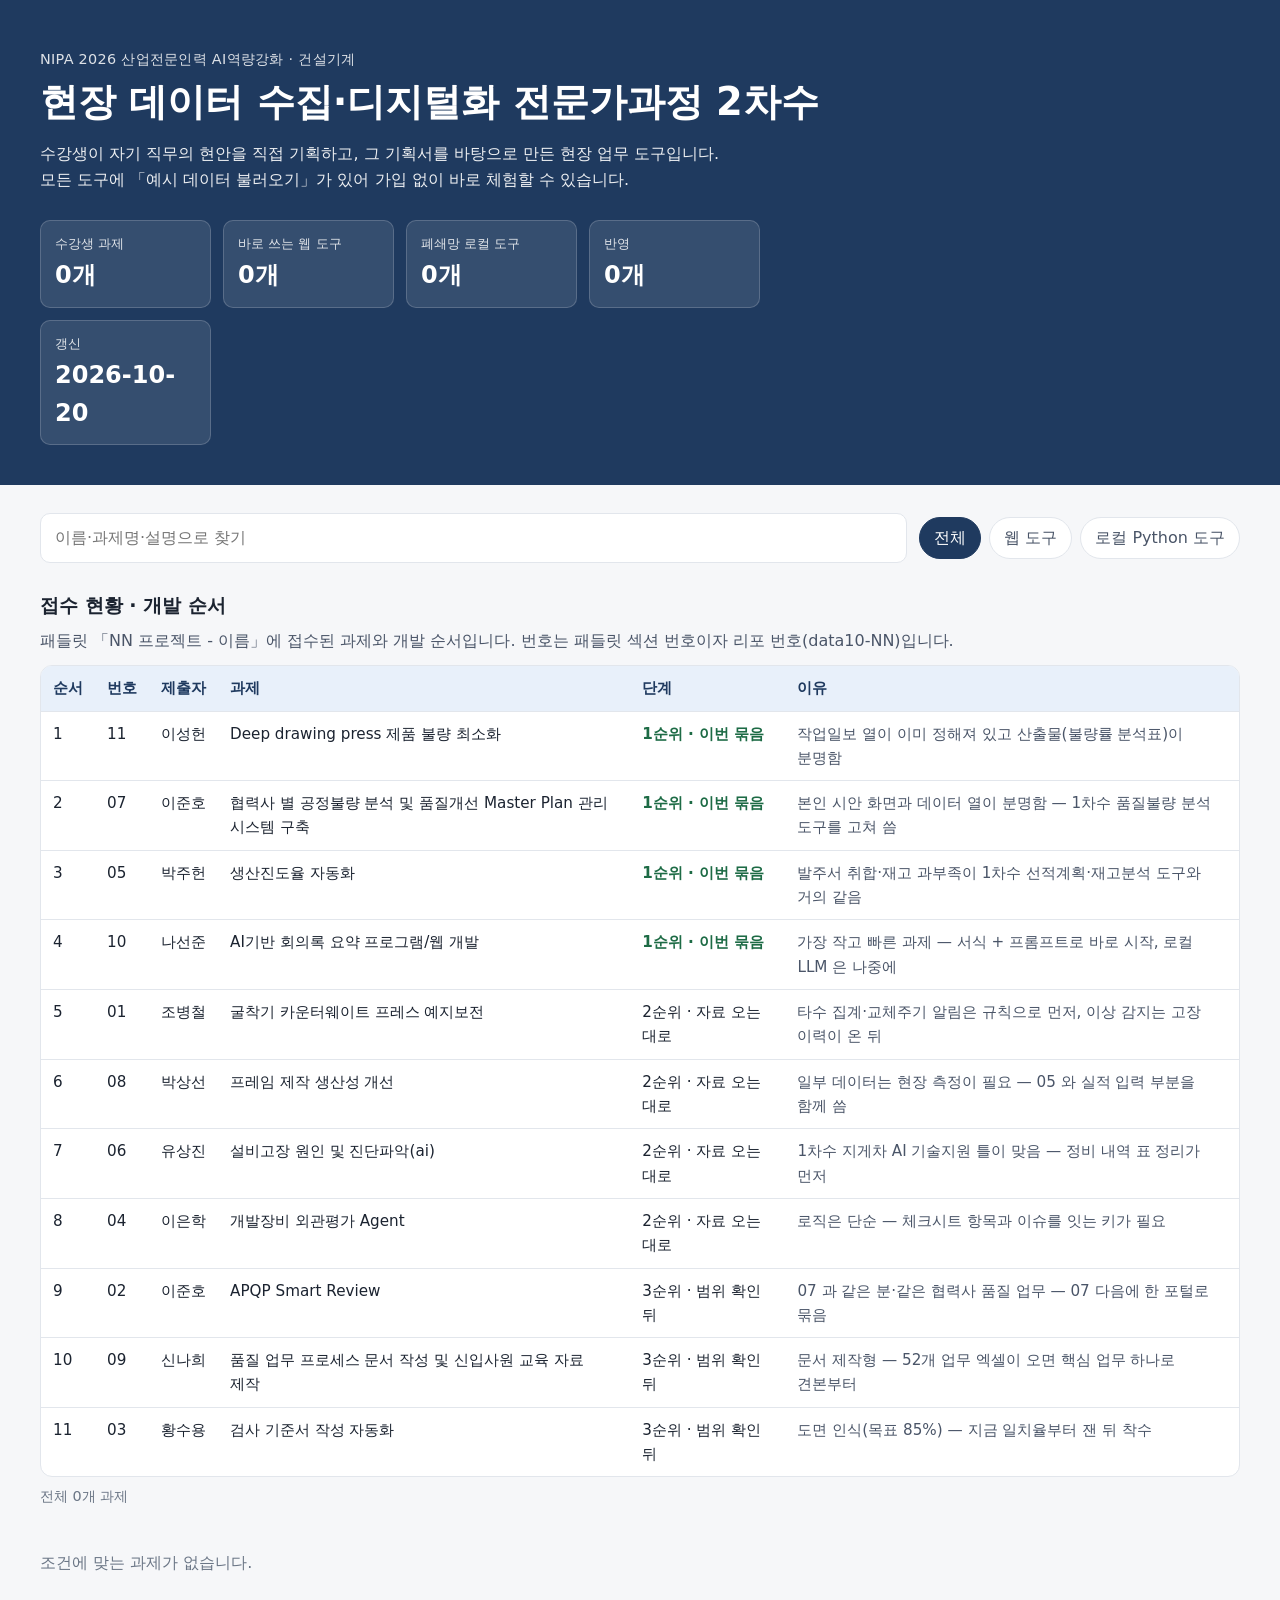
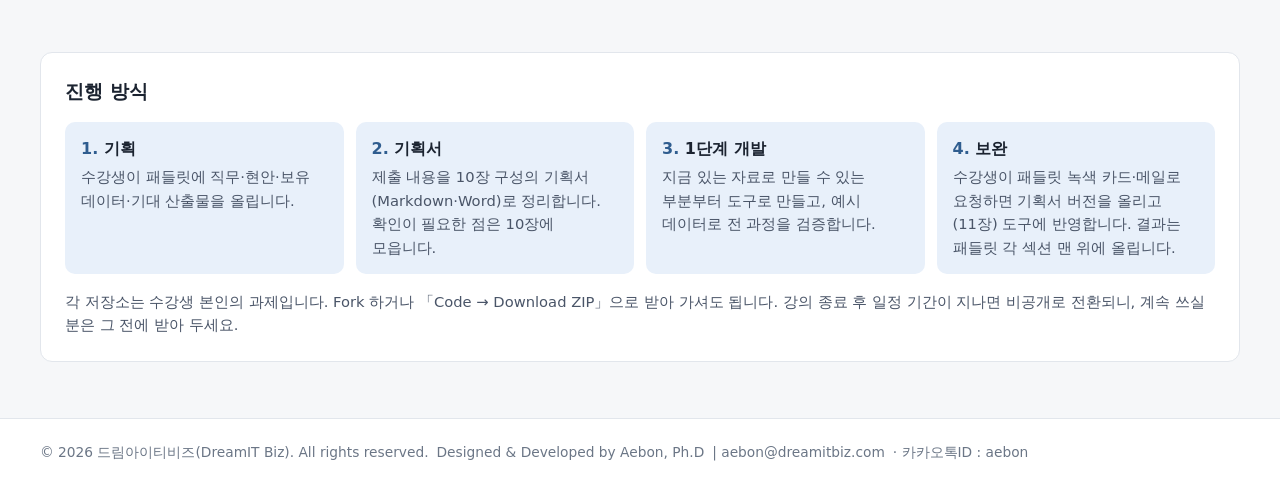
==== index.html @ 72443ad3 "data10-00 허브 — 2차수 수강생 프로젝트 모음(data09-00 에서 2차수로), 패들릿 접수 현황·개발 순서 표 Co-Authored-By: Claude Opus 5.5" ====
<!doctype html>
<html lang="ko">
<head>
  <meta charset="utf-8" />
  <meta name="viewport" content="width=device-width, initial-scale=1" />
  <title>현장 데이터 디지털화 전문가과정 2차수 · 수강생 프로젝트</title>
  <meta name="description" content="현장 데이터 수집·디지털화 전문가과정 2차수 수강생들이 직접 기획한 현장 업무 도구를 한곳에 모았습니다. 기획서·리포지토리·바로 쓰는 도구 링크." />
  <link rel="canonical" href="https://aebonlee.github.io/data10-00/" />
  <meta name="robots" content="index, follow" />
  <meta property="og:type" content="website" />
  <meta property="og:site_name" content="현장 데이터 디지털화 전문가과정" />
  <meta property="og:url" content="https://aebonlee.github.io/data10-00/" />
  <meta property="og:title" content="현장 데이터 디지털화 전문가과정 2차수 · 수강생 프로젝트" />
  <meta property="og:description" content="수강생이 직접 기획한 현장 업무 도구 모음 — 기획서·리포지토리·바로 쓰는 도구" />
  <meta property="og:image" content="https://aebonlee.github.io/data10-00/og-image.png" />
  <meta property="og:image:width" content="1200" />
  <meta property="og:image:height" content="630" />
  <meta name="twitter:card" content="summary_large_image" />
  <link rel="icon" href="data:image/svg+xml,%3Csvg xmlns='http://www.w3.org/2000/svg' viewBox='0 0 32 32'%3E%3Crect width='32' height='32' rx='7' fill='%231f3a5f'/%3E%3Ctext x='16' y='22' font-size='15' text-anchor='middle' fill='white' font-family='sans-serif' font-weight='700'%3E10%3C/text%3E%3C/svg%3E" />
  <link rel="stylesheet" href="css/style.css" />
</head>
<body>
  <header class="hero">
    <div class="inner">
      <p class="eyebrow">NIPA 2026 산업전문인력 AI역량강화 · 건설기계</p>
      <h1>현장 데이터 수집·디지털화 전문가과정 <span class="nowrap">2차수</span></h1>
      <p class="lead">수강생이 자기 직무의 현안을 직접 기획하고, 그 기획서를 바탕으로 만든 현장 업무 도구입니다.<br />
        모든 도구에 「예시 데이터 불러오기」가 있어 가입 없이 바로 체험할 수 있습니다.</p>
      <dl class="stats" id="stats"></dl>
    </div>
  </header>

  <main class="inner">
    <section class="toolbar" aria-label="찾기">
      <label class="search">
        <span class="sr-only">검색</span>
        <input id="q" type="search" placeholder="이름·과제명·설명으로 찾기" autocomplete="off" />
      </label>
      <div class="chips" role="group" aria-label="유형">
        <button type="button" class="chip is-on" data-kind="">전체</button>
        <button type="button" class="chip" data-kind="웹 도구">웹 도구</button>
        <button type="button" class="chip" data-kind="로컬 Python 도구">로컬 Python 도구</button>
        <button type="button" class="chip" data-kind="recent">최근 반영</button>
      </div>
    </section>

    <section class="intake" aria-labelledby="intake-h">
      <h2 id="intake-h">접수 현황 · 개발 순서</h2>
      <p class="intake-lead">패들릿 「NN 프로젝트 - 이름」에 접수된 과제와 개발 순서입니다. 번호는 패들릿 섹션 번호이자 리포 번호(data10-NN)입니다.</p>
      <div class="intake-scroll"><table class="intake-table">
        <thead><tr><th scope="col">순서</th><th scope="col">번호</th><th scope="col">제출자</th><th scope="col">과제</th><th scope="col">단계</th><th scope="col">이유</th></tr></thead>
        <tbody id="intake"></tbody>
      </table></div>
    </section>

    <p class="count" id="count" aria-live="polite"></p>
    <ol class="grid" id="grid"></ol>

    <section class="guide">
      <h2>진행 방식</h2>
      <ol class="steps">
        <li><strong>기획</strong><span>수강생이 패들릿에 직무·현안·보유 데이터·기대 산출물을 올립니다.</span></li>
        <li><strong>기획서</strong><span>제출 내용을 10장 구성의 기획서(Markdown·Word)로 정리합니다. 확인이 필요한 점은 10장에 모읍니다.</span></li>
        <li><strong>1단계 개발</strong><span>지금 있는 자료로 만들 수 있는 부분부터 도구로 만들고, 예시 데이터로 전 과정을 검증합니다.</span></li>
        <li><strong>보완</strong><span>수강생이 패들릿 녹색 카드·메일로 요청하면 기획서 버전을 올리고(11장) 도구에 반영합니다. 결과는 패들릿 각 섹션 맨 위에 올립니다.</span></li>
      </ol>
      <p class="note">각 저장소는 수강생 본인의 과제입니다. Fork 하거나 「Code → Download ZIP」으로 받아 가셔도 됩니다.
        강의 종료 후 일정 기간이 지나면 비공개로 전환되니, 계속 쓰실 분은 그 전에 받아 두세요.</p>
    </section>
  </main>

  <footer class="footer">
    <div class="inner footer-bottom-line" id="footer"></div>
  </footer>

  <script src="data/intake.js"></script>
  <script src="data/priority.js"></script>
  <script src="data/projects.js"></script>
  <script src="js/app.js"></script>
</body>
</html>
---- css/style.css ----
:root {
  --bg: #f6f7f9;
  --surface: #ffffff;
  --ink: #1b2330;
  --ink-2: #4a5568;
  --ink-3: #6b7686;
  --line: #e2e6ec;
  --brand: #1f3a5f;
  --brand-2: #2f5d8f;
  --on-brand: #ffffff;
  --accent: #e8f0fa;
  --ok: #1d6b45;
  --ok-bg: #e5f4ec;
  --py: #6a3fa0;
  --py-bg: #f1eafb;
  --new: #8a4b00;
  --new-bg: #fff4e0;
  --container-wide: 1280px;
  --container-pad: 20px;
  --radius: 12px;
}
@media (min-width: 640px) { :root { --container-pad: 28px; } }
@media (min-width: 1024px) { :root { --container-pad: 40px; } }

* { box-sizing: border-box; }
html { -webkit-text-size-adjust: 100%; }
body {
  margin: 0;
  background: var(--bg);
  color: var(--ink);
  font-family: "Pretendard", "Apple SD Gothic Neo", "Malgun Gothic", system-ui, sans-serif;
  line-height: 1.6;
  word-break: keep-all;
  overflow-wrap: break-word;
}
a { color: inherit; }
button, input { font: inherit; }
.nowrap { white-space: nowrap; }
.sr-only { position: absolute; width: 1px; height: 1px; overflow: hidden; clip: rect(0 0 0 0); white-space: nowrap; }

.inner {
  max-width: calc(var(--container-wide) + 2 * var(--container-pad));
  padding: 0 var(--container-pad);
  margin: 0 auto;
}

/* 히어로 */
.hero { background: var(--brand); color: var(--on-brand); padding: 48px 0 40px; }
.hero h1 { color: var(--on-brand); font-size: clamp(1.5rem, 1.1rem + 2vw, 2.4rem); line-height: 1.3; margin: 6px 0 14px; }
.eyebrow { margin: 0; font-size: 0.9rem; opacity: 0.85; letter-spacing: 0.02em; }
.lead { margin: 0; max-width: 52rem; opacity: 0.92; }
.stats { display: grid; grid-template-columns: repeat(auto-fit, minmax(140px, 1fr)); gap: 12px; margin: 28px 0 0; max-width: 720px; }
.stats div { background: rgba(255, 255, 255, 0.1); border: 1px solid rgba(255, 255, 255, 0.18); border-radius: 10px; padding: 12px 14px; }
.stats dt { font-size: 0.82rem; opacity: 0.85; }
.stats dd { margin: 2px 0 0; font-size: 1.5rem; font-weight: 700; }

/* 찾기 */
.toolbar { display: flex; flex-wrap: wrap; gap: 12px; align-items: center; margin: 28px 0 8px; }
.search { flex: 1 1 280px; }
.search input {
  width: 100%; padding: 11px 14px; border: 1px solid var(--line); border-radius: 10px; background: var(--surface); color: var(--ink);
}
.search input:focus { outline: 2px solid var(--brand-2); outline-offset: 1px; }
.chips { display: flex; flex-wrap: wrap; gap: 8px; }
.chip {
  border: 1px solid var(--line); background: var(--surface); color: var(--ink-2); border-radius: 999px; padding: 7px 14px; cursor: pointer;
}
.chip.is-on { background: var(--brand); border-color: var(--brand); color: var(--on-brand); }
.count { color: var(--ink-3); font-size: 0.9rem; margin: 6px 0 14px; }

/* 카드 */
.grid { list-style: none; padding: 0; margin: 0; display: grid; gap: 16px; grid-template-columns: repeat(auto-fill, minmax(min(100%, 340px), 1fr)); }
.card {
  background: var(--surface); border: 1px solid var(--line); border-radius: var(--radius); padding: 20px; display: flex; flex-direction: column; gap: 10px; min-width: 0;
}
.card-top { display: flex; align-items: center; gap: 10px; flex-wrap: wrap; }
.no { font-weight: 800; color: var(--brand); font-variant-numeric: tabular-nums; }
.who { color: var(--ink-2); font-weight: 600; }
.badge { font-size: 0.78rem; border-radius: 999px; padding: 2px 10px; font-weight: 600; }
.badge.web { background: var(--ok-bg); color: var(--ok); }
.badge.py { background: var(--py-bg); color: var(--py); }
.badge.new { background: var(--new-bg); color: var(--new); }
.card p.recent { margin: 0; padding: 8px 10px; background: var(--new-bg); border-radius: 8px; color: var(--ink); font-size: 0.88rem; }
.card p.recent strong { color: var(--new); }
.btn.sub { border-color: var(--brand-2); color: var(--brand-2); }
.card h3 { margin: 0; font-size: 1.12rem; line-height: 1.4; }
.card p.desc { margin: 0; color: var(--ink-2); font-size: 0.95rem; }
.meta { display: flex; flex-wrap: wrap; gap: 6px 14px; color: var(--ink-3); font-size: 0.84rem; margin-top: auto; padding-top: 4px; }
.actions { display: flex; flex-wrap: wrap; gap: 8px; }
.btn {
  display: inline-flex; align-items: center; gap: 8px; text-decoration: none; border-radius: 9px; padding: 8px 12px; font-size: 0.9rem; font-weight: 600;
  border: 1px solid var(--line); color: var(--ink); background: var(--surface);
}
.btn:hover { border-color: var(--brand-2); }
.btn.primary { background: var(--brand); border-color: var(--brand); color: var(--on-brand); }
.btn.primary:hover { background: var(--brand-2); }
.btn.muted { color: var(--ink-3); cursor: default; }
.empty { color: var(--ink-3); padding: 28px 0; }

/* 진행 방식 */
.guide { margin: 48px 0 56px; background: var(--surface); border: 1px solid var(--line); border-radius: var(--radius); padding: 24px; }
.guide h2 { margin: 0 0 14px; font-size: 1.2rem; }
.steps { list-style: none; counter-reset: s; padding: 0; margin: 0; display: grid; gap: 12px; grid-template-columns: repeat(auto-fit, minmax(min(100%, 230px), 1fr)); }
.steps li { counter-increment: s; background: var(--accent); border-radius: 10px; padding: 14px 16px; display: flex; flex-direction: column; gap: 4px; }
.steps li strong::before { content: counter(s) ". "; color: var(--brand-2); }
.steps span { color: var(--ink-2); font-size: 0.92rem; }
.note { margin: 16px 0 0; color: var(--ink-2); font-size: 0.92rem; }

/* 푸터 */
.footer { border-top: 1px solid var(--line); background: var(--surface); padding: 22px 0; color: var(--ink-3); font-size: 0.86rem; }
.footer-bottom-line { display: flex; flex-wrap: wrap; gap: 2px 8px; align-items: baseline; }
.footer-bottom-line span { white-space: nowrap; }
@media (max-width: 400px) { .footer-bottom-line span:first-child { white-space: normal; } }

/* 접수 현황 · 개발 순서 */
.intake { margin: 28px 0 8px; }
.intake h2 { font-size: 1.2rem; margin: 0 0 6px; color: var(--ink); }
.intake-lead { color: var(--ink-2); margin: 0 0 12px; }
.intake-scroll { overflow-x: auto; background: var(--surface); border: 1px solid var(--line); border-radius: var(--radius); }
.intake-table { width: 100%; border-collapse: collapse; min-width: 720px; font-size: .95rem; }
.intake-table th, .intake-table td { padding: 10px 12px; border-bottom: 1px solid var(--line); text-align: left; vertical-align: top; word-break: keep-all; overflow-wrap: break-word; }
.intake-table thead th { background: var(--accent); color: var(--brand); font-weight: 700; white-space: nowrap; }
.intake-table tbody tr:last-child td { border-bottom: 0; }
.intake-table .num { white-space: nowrap; font-variant-numeric: tabular-nums; }
.intake-table .why { color: var(--ink-2); }
.intake-table tr.tier-1 td:nth-child(5) { color: var(--ok); font-weight: 600; }
.intake-table td a { color: var(--brand-2); font-weight: 600; }
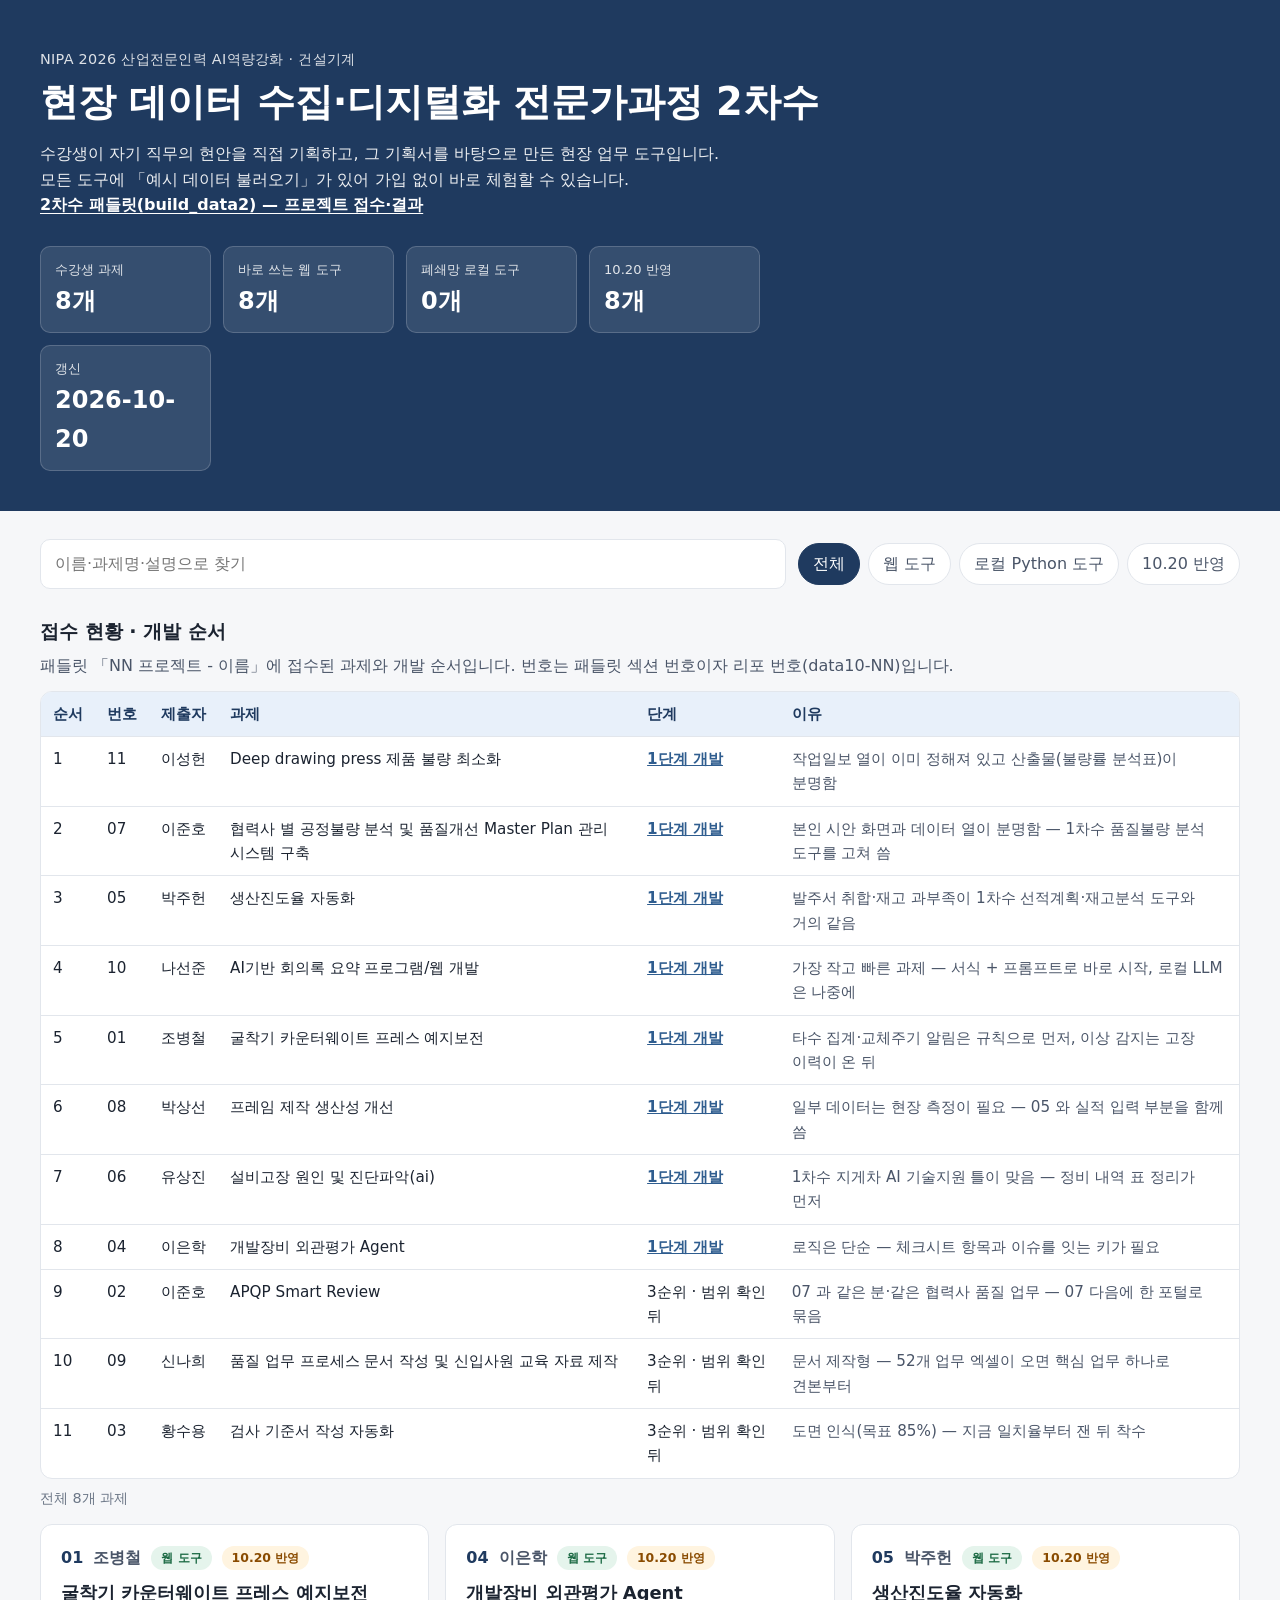
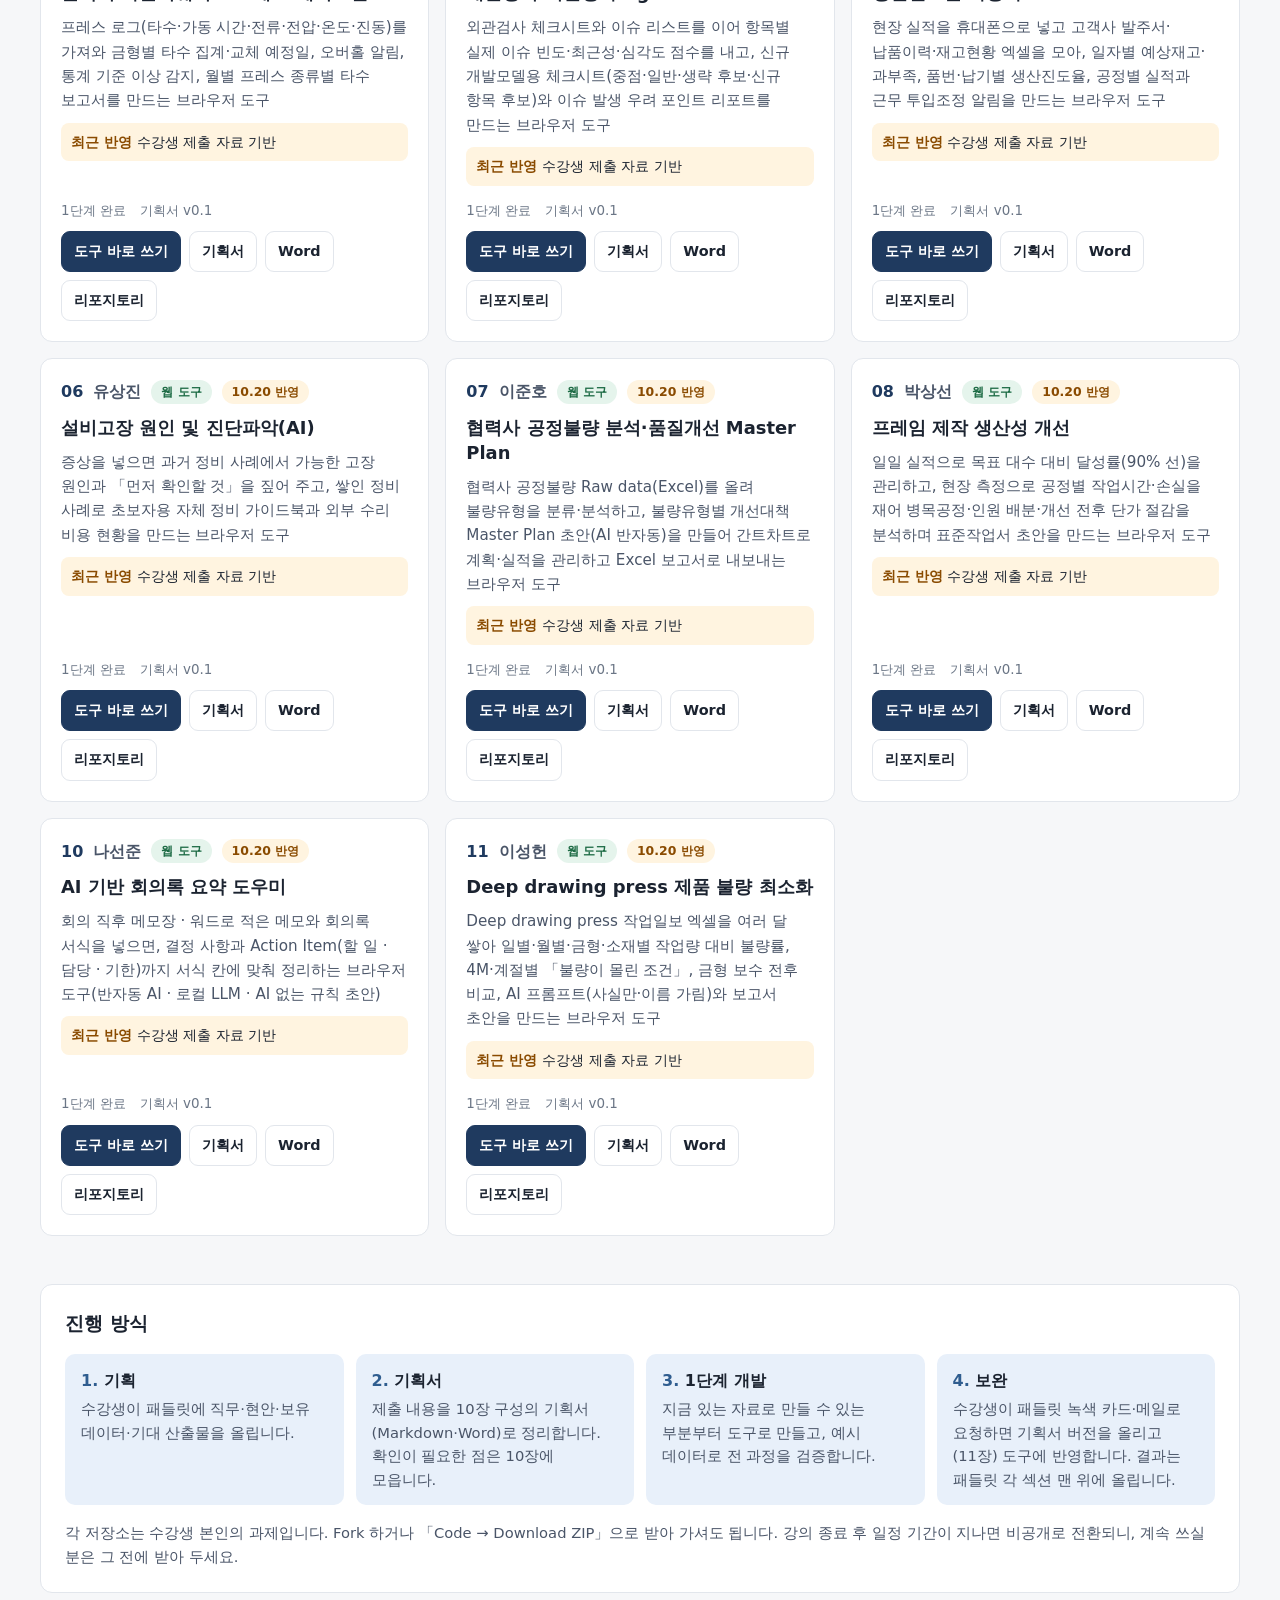
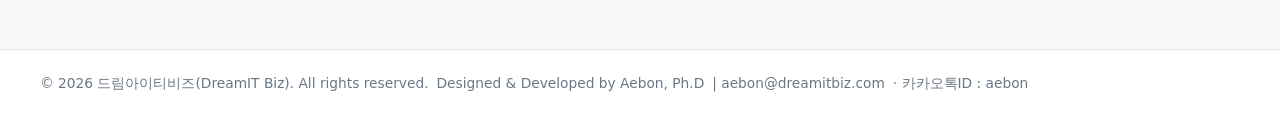
==== commit 5f1dd6e1: "허브 첫 화면·README 에 2차수 패들릿 주소 Co-Authored-By: Claude Opus 5.5 <noreply@anthropic.com>" ====
--- a/index.html
+++ b/index.html
@@ -26,6 +26,7 @@
       <h1>현장 데이터 수집·디지털화 전문가과정 <span class="nowrap">2차수</span></h1>
       <p class="lead">수강생이 자기 직무의 현안을 직접 기획하고, 그 기획서를 바탕으로 만든 현장 업무 도구입니다.<br />
         모든 도구에 「예시 데이터 불러오기」가 있어 가입 없이 바로 체험할 수 있습니다.</p>
+      <p class="links"><a href="https://padlet.com/dreamitbiz/2-https-padlet-com-dreamitbiz-build_data2-s0244fv4cwr5xfb6n6r1" target="_blank" rel="noopener">2차수 패들릿(build_data2) — 프로젝트 접수·결과</a></p>
       <dl class="stats" id="stats"></dl>
     </div>
   </header>
--- a/css/style.css
+++ b/css/style.css
@@ -125,3 +125,5 @@
 .intake-table .why { color: var(--ink-2); }
 .intake-table tr.tier-1 td:nth-child(5) { color: var(--ok); font-weight: 600; }
 .intake-table td a { color: var(--brand-2); font-weight: 600; }
+.hero .links { margin: 0 0 18px; }
+.hero .links a { color: var(--on-brand); font-weight: 600; text-decoration: underline; text-underline-offset: 3px; word-break: keep-all; overflow-wrap: break-word; }
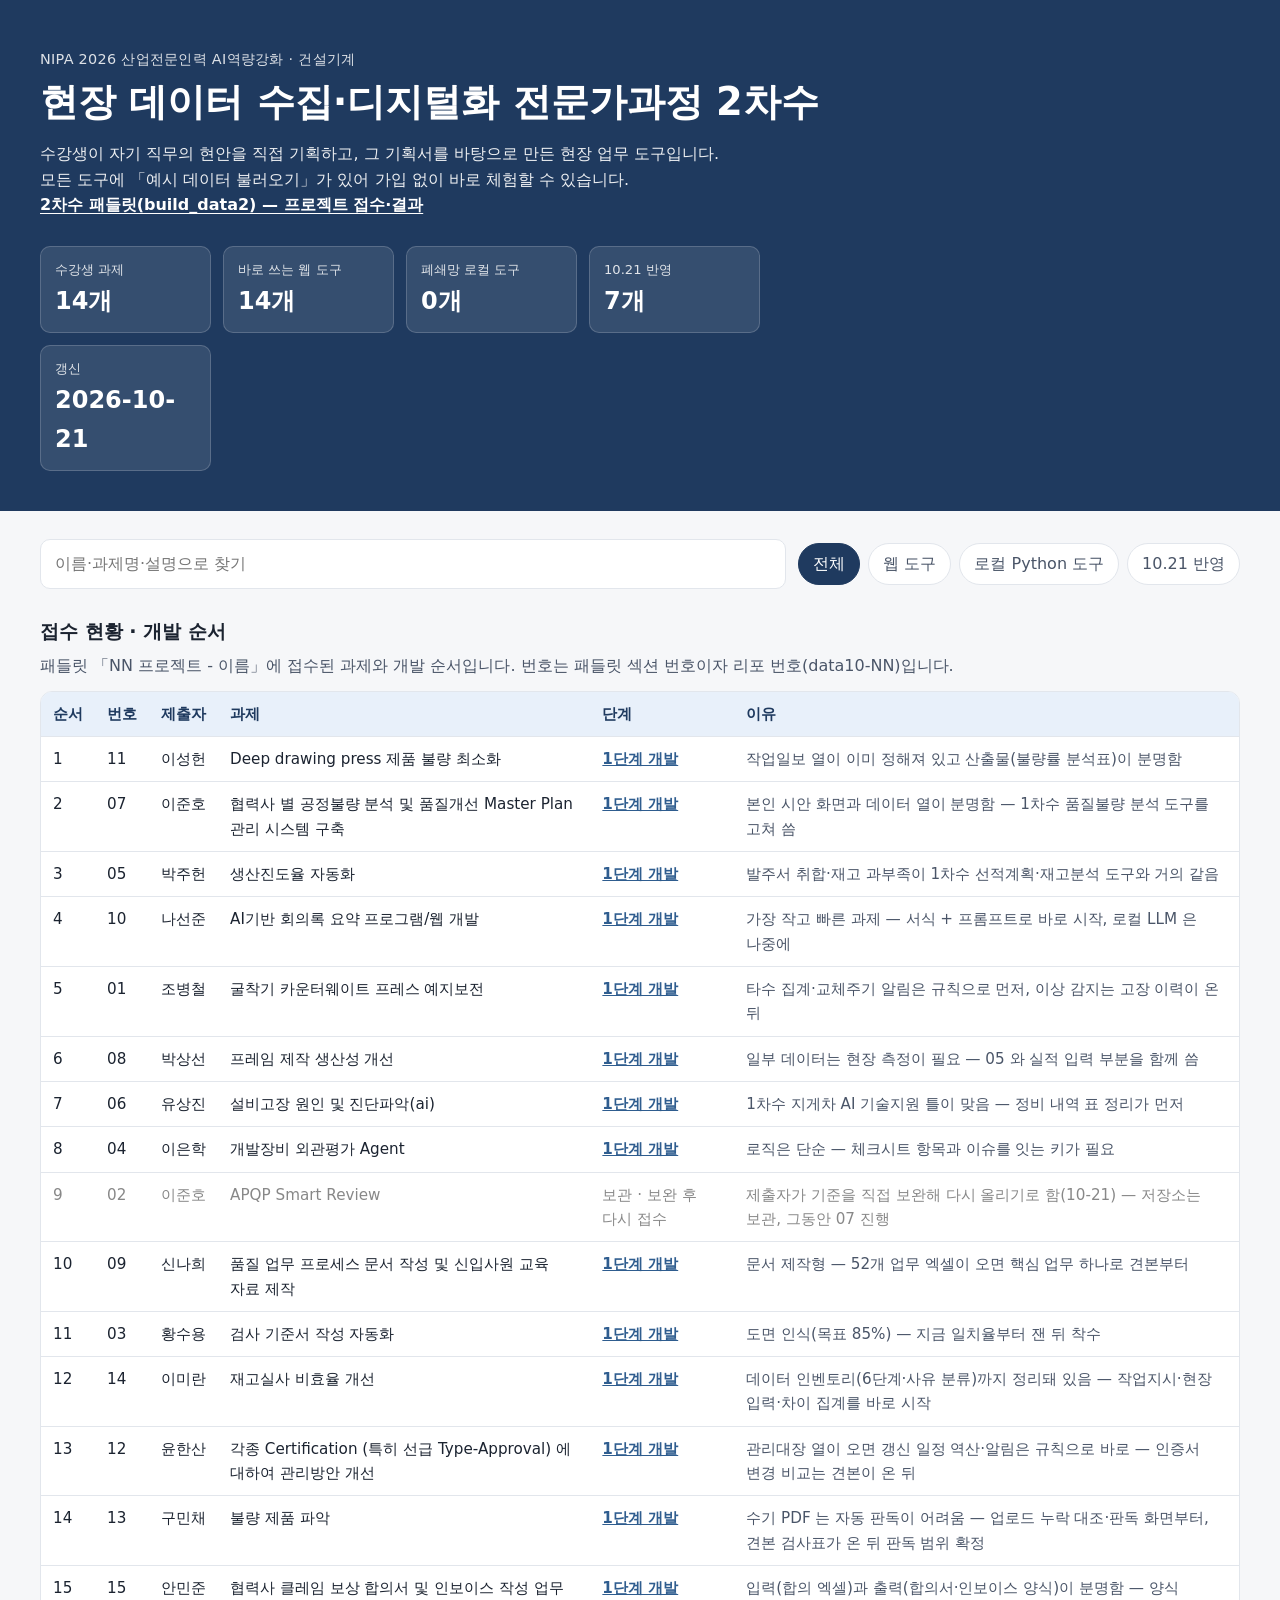
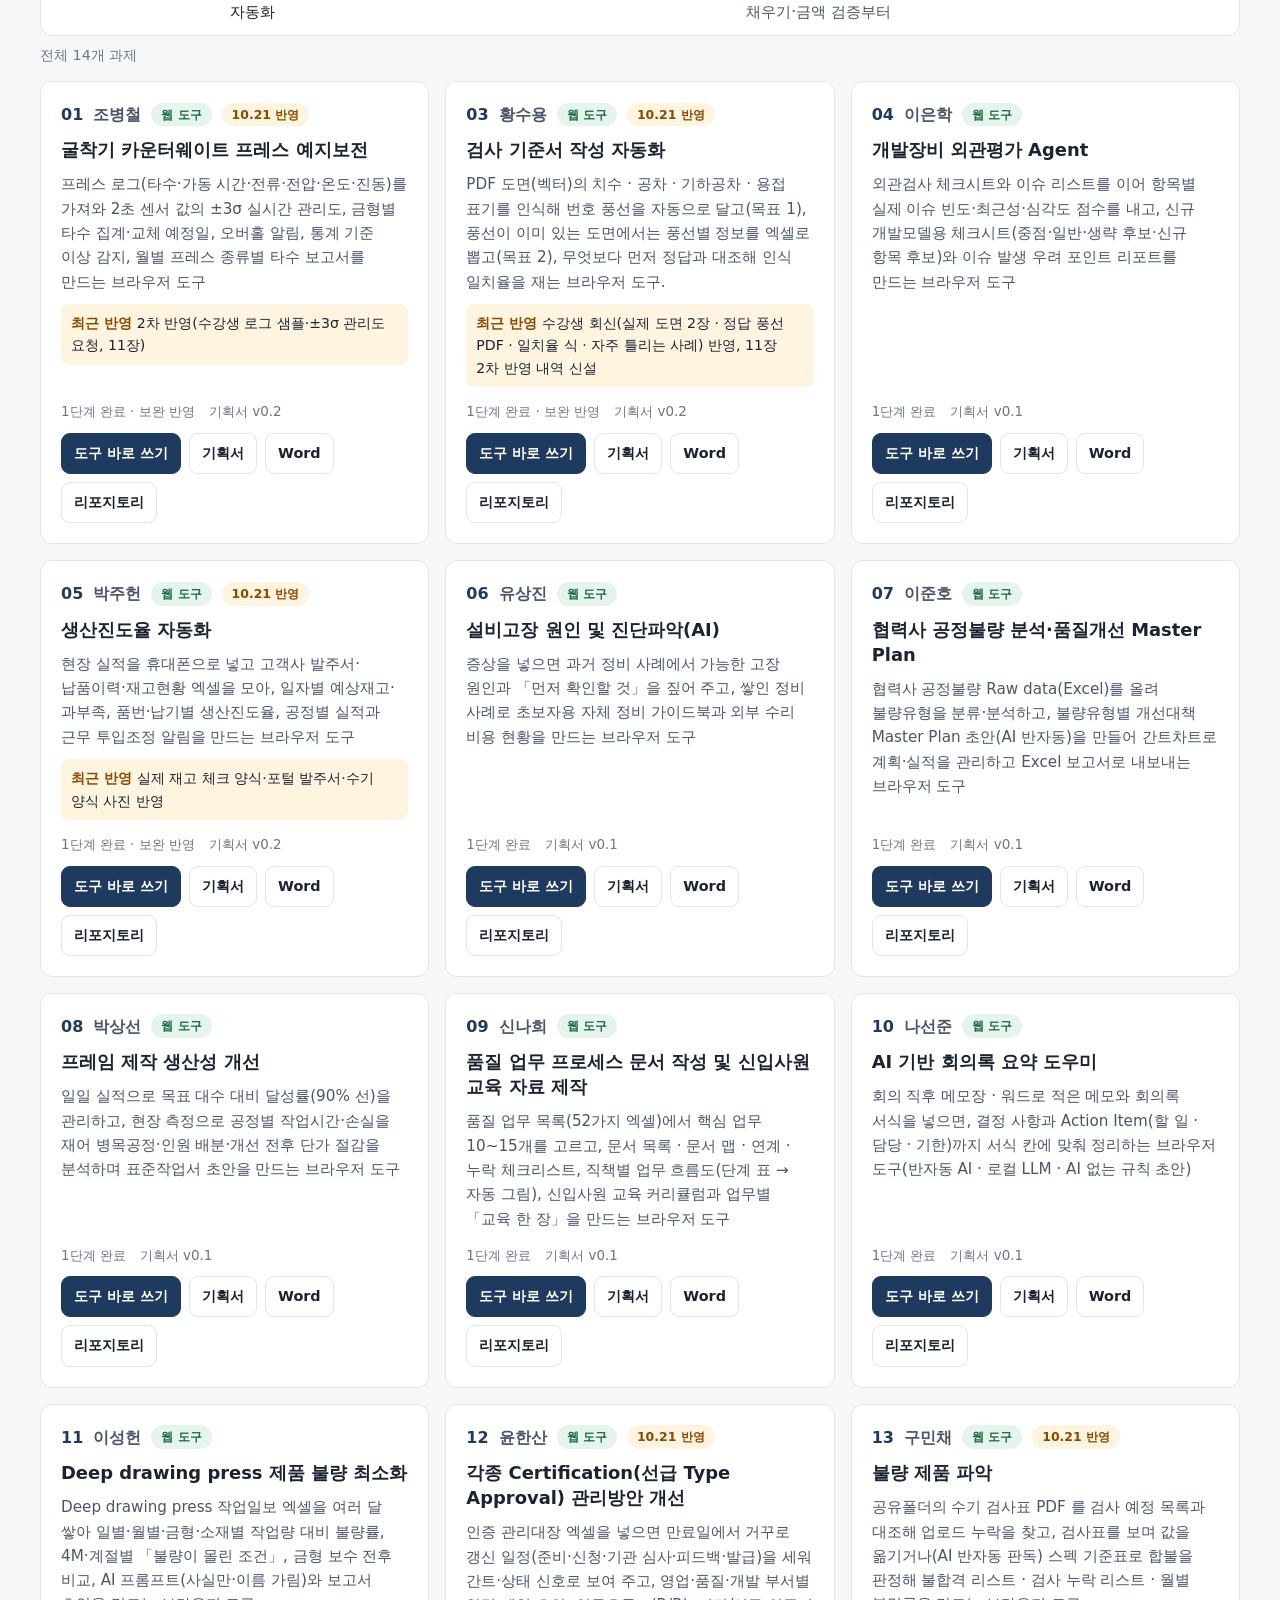
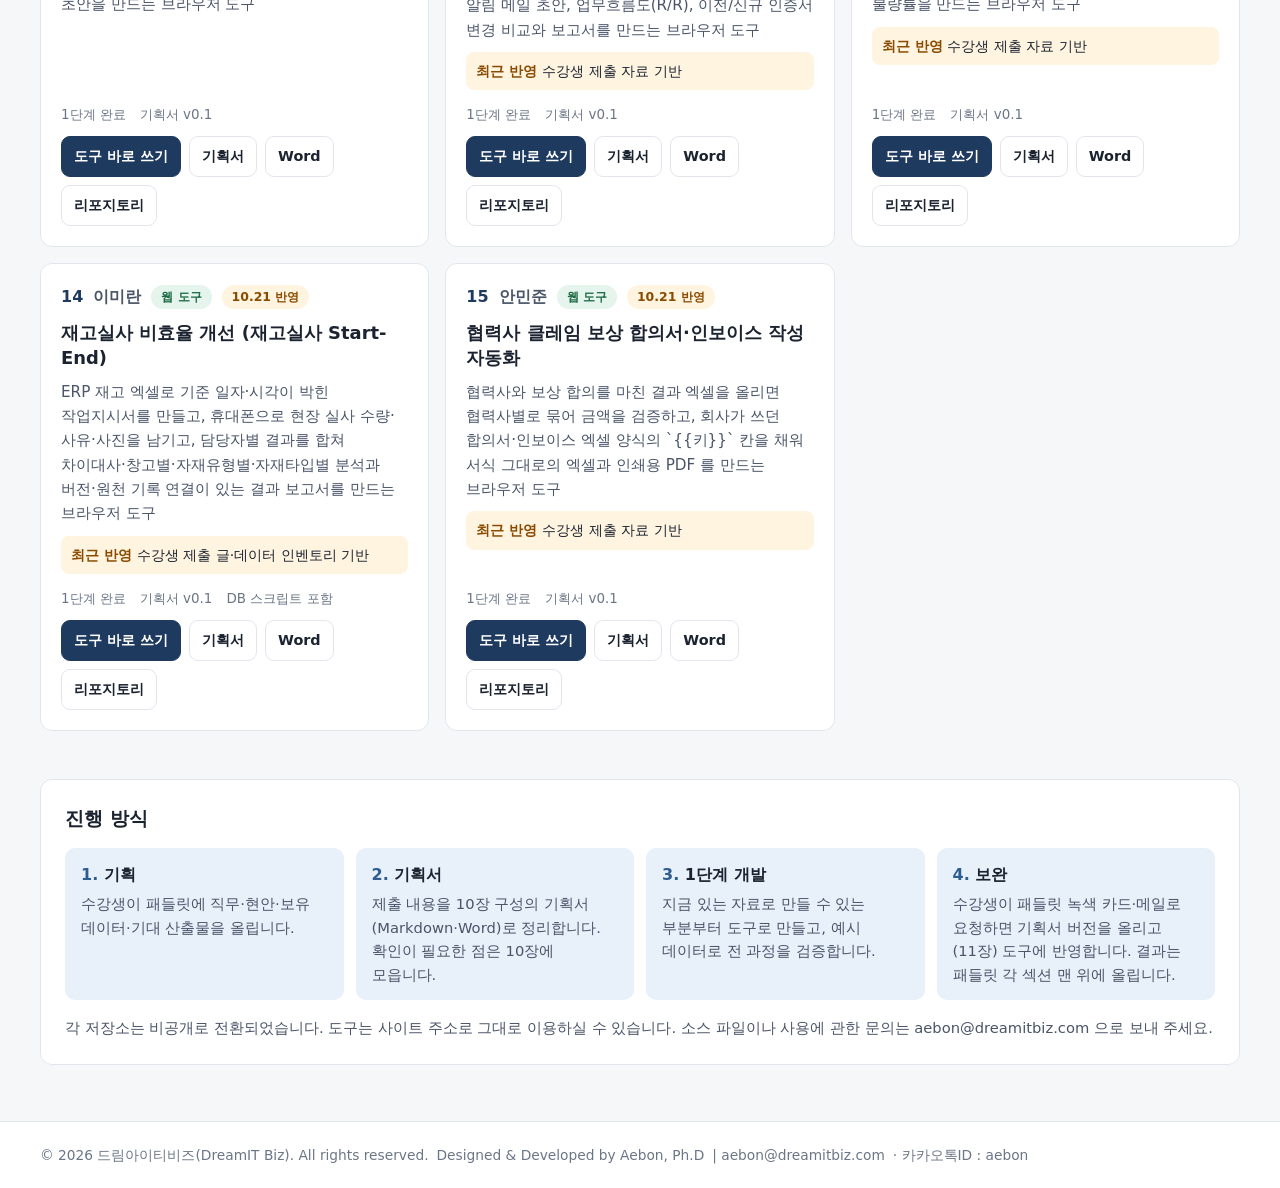
==== commit 94cf266b: "docs: 비공개 전환 — Fork·ZIP 안내를 문의 안내로 교체 저장소를 private 로 전환(2026-10-26)해 Fork·ZIP 받기가 더는 되지 않는다. 안내를 aeb" ====
--- a/index.html
+++ b/index.html
@@ -65,8 +65,8 @@
         <li><strong>1단계 개발</strong><span>지금 있는 자료로 만들 수 있는 부분부터 도구로 만들고, 예시 데이터로 전 과정을 검증합니다.</span></li>
         <li><strong>보완</strong><span>수강생이 패들릿 녹색 카드·메일로 요청하면 기획서 버전을 올리고(11장) 도구에 반영합니다. 결과는 패들릿 각 섹션 맨 위에 올립니다.</span></li>
       </ol>
-      <p class="note">각 저장소는 수강생 본인의 과제입니다. Fork 하거나 「Code → Download ZIP」으로 받아 가셔도 됩니다.
-        강의 종료 후 일정 기간이 지나면 비공개로 전환되니, 계속 쓰실 분은 그 전에 받아 두세요.</p>
+      <p class="note">각 저장소는 비공개로 전환되었습니다. 도구는 사이트 주소로 그대로 이용하실 수 있습니다.
+        소스 파일이나 사용에 관한 문의는 aebon@dreamitbiz.com 으로 보내 주세요.</p>
     </section>
   </main>
 
--- a/css/style.css
+++ b/css/style.css
@@ -127,3 +127,5 @@
 .intake-table td a { color: var(--brand-2); font-weight: 600; }
 .hero .links { margin: 0 0 18px; }
 .hero .links a { color: var(--on-brand); font-weight: 600; text-decoration: underline; text-underline-offset: 3px; word-break: keep-all; overflow-wrap: break-word; }
+.intake-table tr.tier-9 td { color: var(--muted, #888); }
+.intake-table tr.tier-9 td:nth-child(5) { text-decoration: none; }
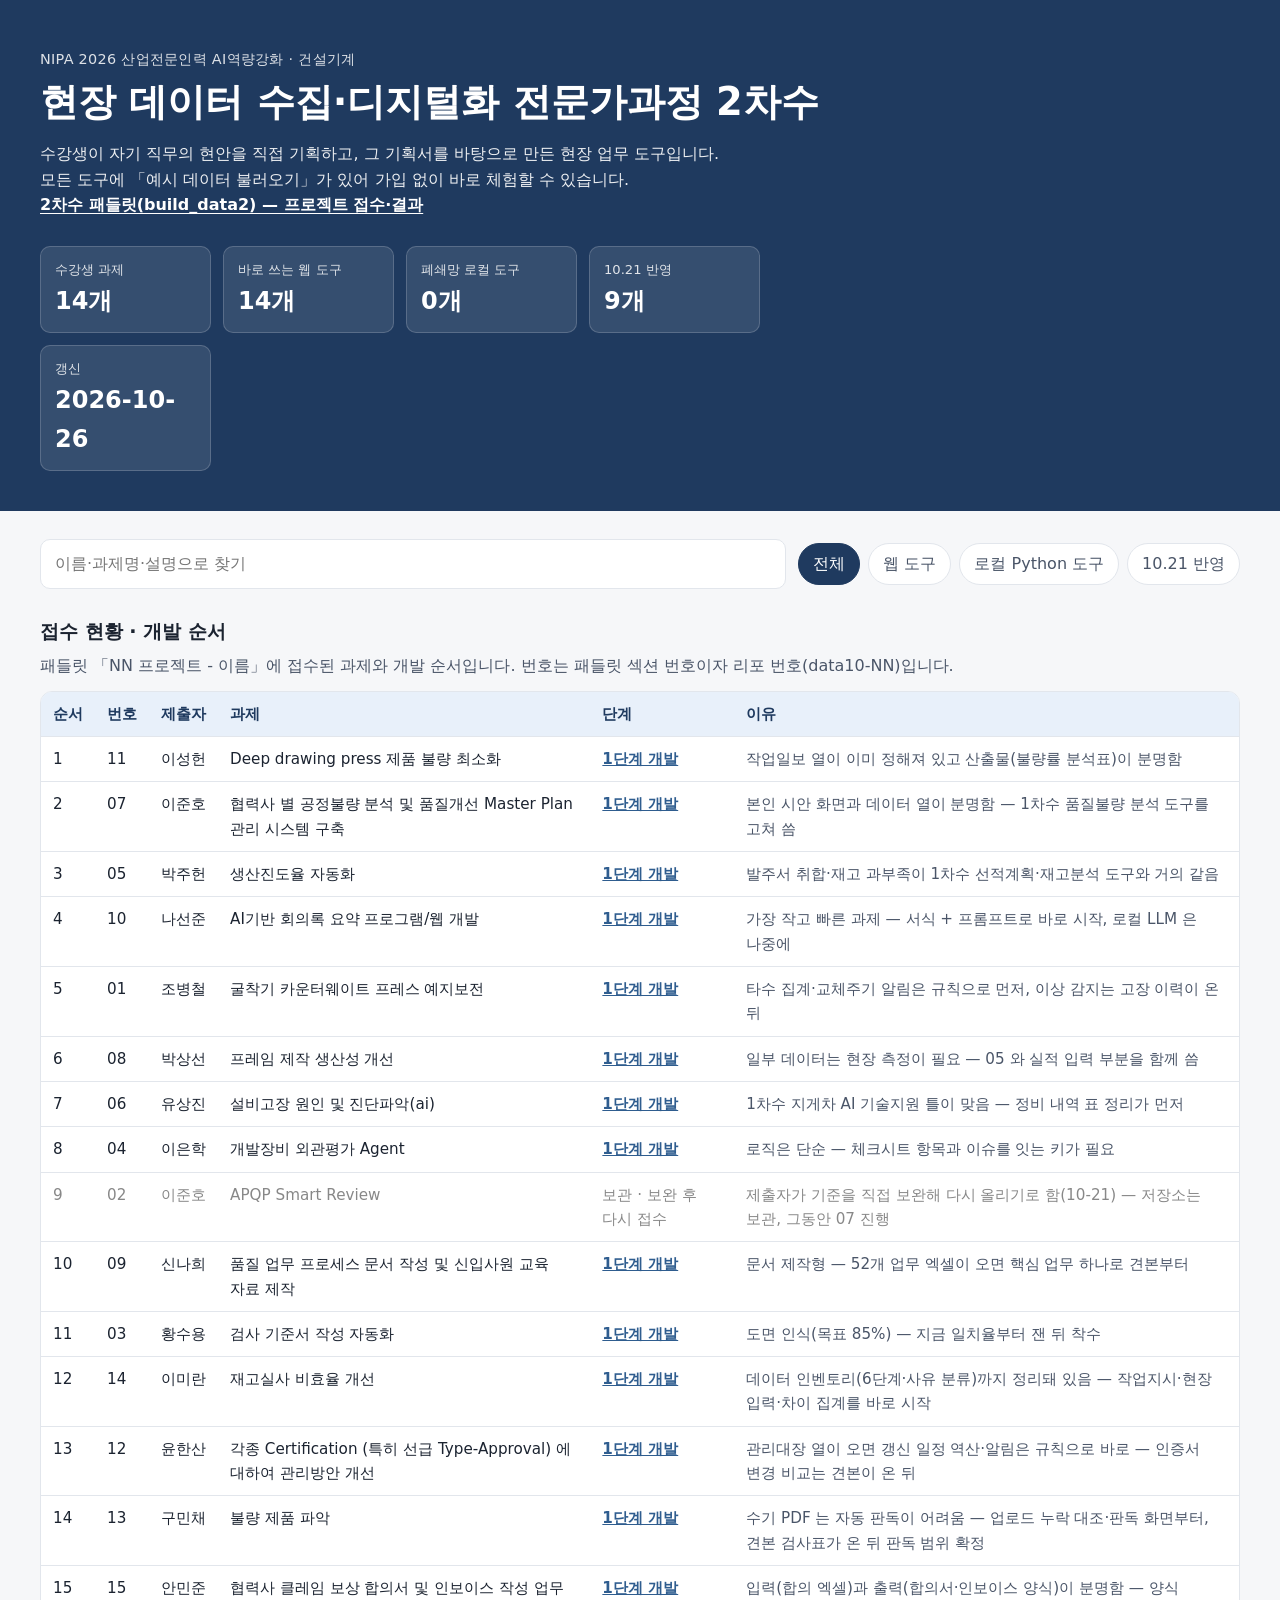
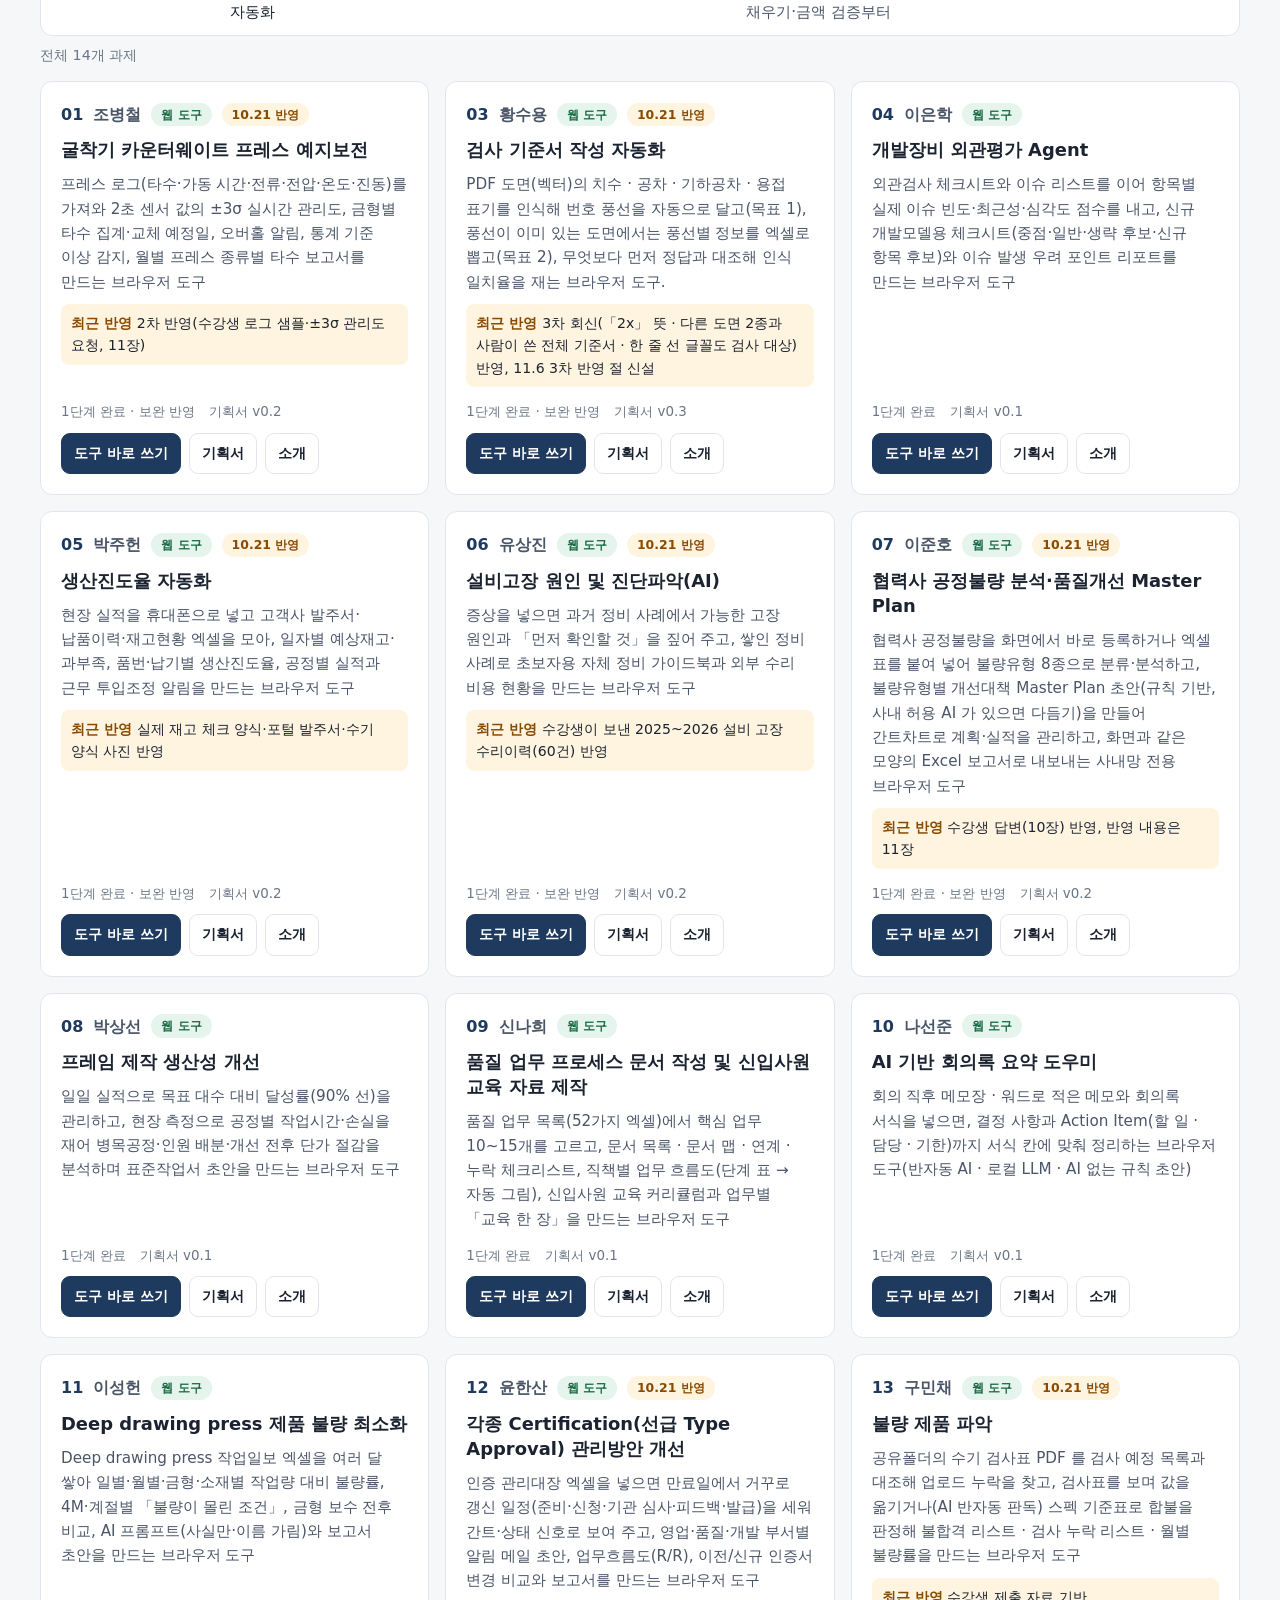
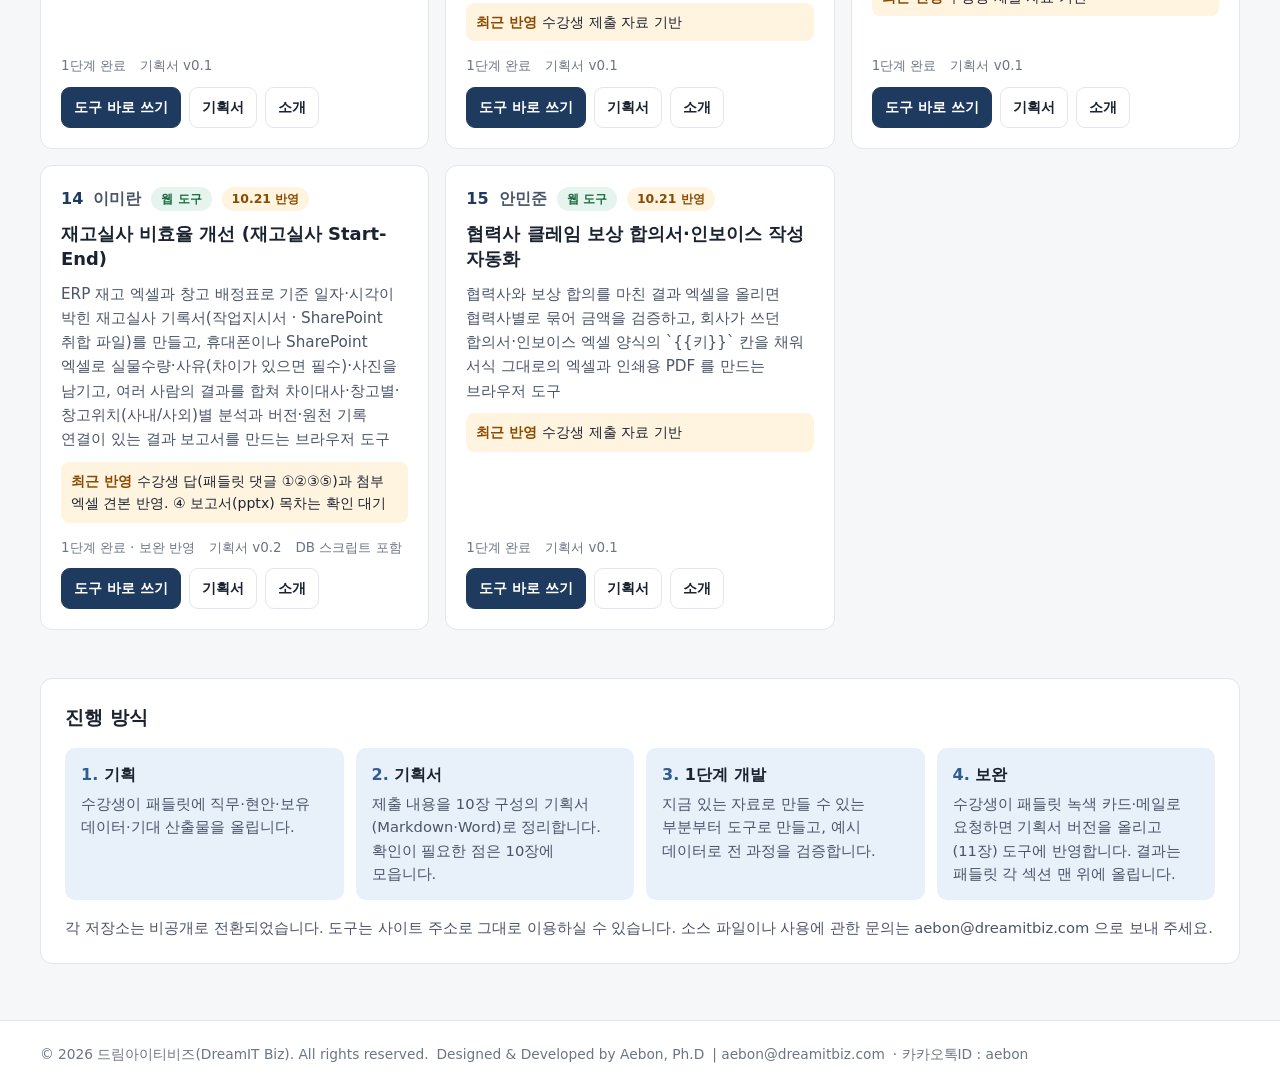
==== commit 506ac89e: "feat: 기획서·소개를 허브 안 열람 화면(view.html)으로 — 리포 비공개 전환 대응 리포가 private 이 되어 GitHub 기획서·리포 링크가 404 였다. buil" ====
--- a/index.html
+++ b/index.html
@@ -4,14 +4,14 @@
   <meta charset="utf-8" />
   <meta name="viewport" content="width=device-width, initial-scale=1" />
   <title>현장 데이터 디지털화 전문가과정 2차수 · 수강생 프로젝트</title>
-  <meta name="description" content="현장 데이터 수집·디지털화 전문가과정 2차수 수강생들이 직접 기획한 현장 업무 도구를 한곳에 모았습니다. 기획서·리포지토리·바로 쓰는 도구 링크." />
+  <meta name="description" content="현장 데이터 수집·디지털화 전문가과정 2차수 수강생들이 직접 기획한 현장 업무 도구를 한곳에 모았습니다. 기획서·바로 쓰는 도구 링크." />
   <link rel="canonical" href="https://aebonlee.github.io/data10-00/" />
   <meta name="robots" content="index, follow" />
   <meta property="og:type" content="website" />
   <meta property="og:site_name" content="현장 데이터 디지털화 전문가과정" />
   <meta property="og:url" content="https://aebonlee.github.io/data10-00/" />
   <meta property="og:title" content="현장 데이터 디지털화 전문가과정 2차수 · 수강생 프로젝트" />
-  <meta property="og:description" content="수강생이 직접 기획한 현장 업무 도구 모음 — 기획서·리포지토리·바로 쓰는 도구" />
+  <meta property="og:description" content="수강생이 직접 기획한 현장 업무 도구 모음 — 기획서·바로 쓰는 도구" />
   <meta property="og:image" content="https://aebonlee.github.io/data10-00/og-image.png" />
   <meta property="og:image:width" content="1200" />
   <meta property="og:image:height" content="630" />
--- a/css/style.css
+++ b/css/style.css
@@ -129,3 +129,19 @@
 .hero .links a { color: var(--on-brand); font-weight: 600; text-decoration: underline; text-underline-offset: 3px; word-break: keep-all; overflow-wrap: break-word; }
 .intake-table tr.tier-9 td { color: var(--muted, #888); }
 .intake-table tr.tier-9 td:nth-child(5) { text-decoration: none; }
+
+/* 문서 열람 */ /* view.html */
+.view-hero .eyebrow a { color: inherit; text-decoration: none; }
+.view-hero h1 { font-size: 1.5rem; }
+.view-tabs { display: flex; flex-wrap: wrap; gap: 8px; margin-top: 14px; }
+.view-tabs a { color: inherit; text-decoration: none; border: 1px solid currentColor; border-radius: 999px; padding: 4px 14px; font-size: 0.9rem; opacity: 0.8; }
+.view-tabs a[aria-current="page"] { opacity: 1; font-weight: 700; }
+.doc { margin: 28px 0 8px; background: var(--surface); border: 1px solid var(--line); border-radius: var(--radius); padding: 24px clamp(16px, 4vw, 40px); line-height: 1.75; word-break: keep-all; overflow-wrap: break-word; min-width: 0; }
+.doc h1 { font-size: 1.5rem; } .doc h2 { font-size: 1.25rem; margin-top: 2em; border-bottom: 1px solid var(--line); padding-bottom: 6px; } .doc h3 { font-size: 1.08rem; margin-top: 1.6em; }
+.doc .table-wrap { overflow-x: auto; margin: 1em 0; }
+.doc table { border-collapse: collapse; min-width: 100%; font-size: 0.92rem; }
+.doc th, .doc td { border: 1px solid var(--line); padding: 6px 10px; text-align: left; vertical-align: top; }
+.doc th { background: var(--accent); }
+.doc pre { overflow-x: auto; background: var(--accent); padding: 12px 14px; border-radius: 8px; }
+.doc code { font-size: 0.9em; }
+.doc blockquote { margin: 1em 0; padding: 4px 16px; border-left: 4px solid var(--brand-2); color: var(--ink-2); }
